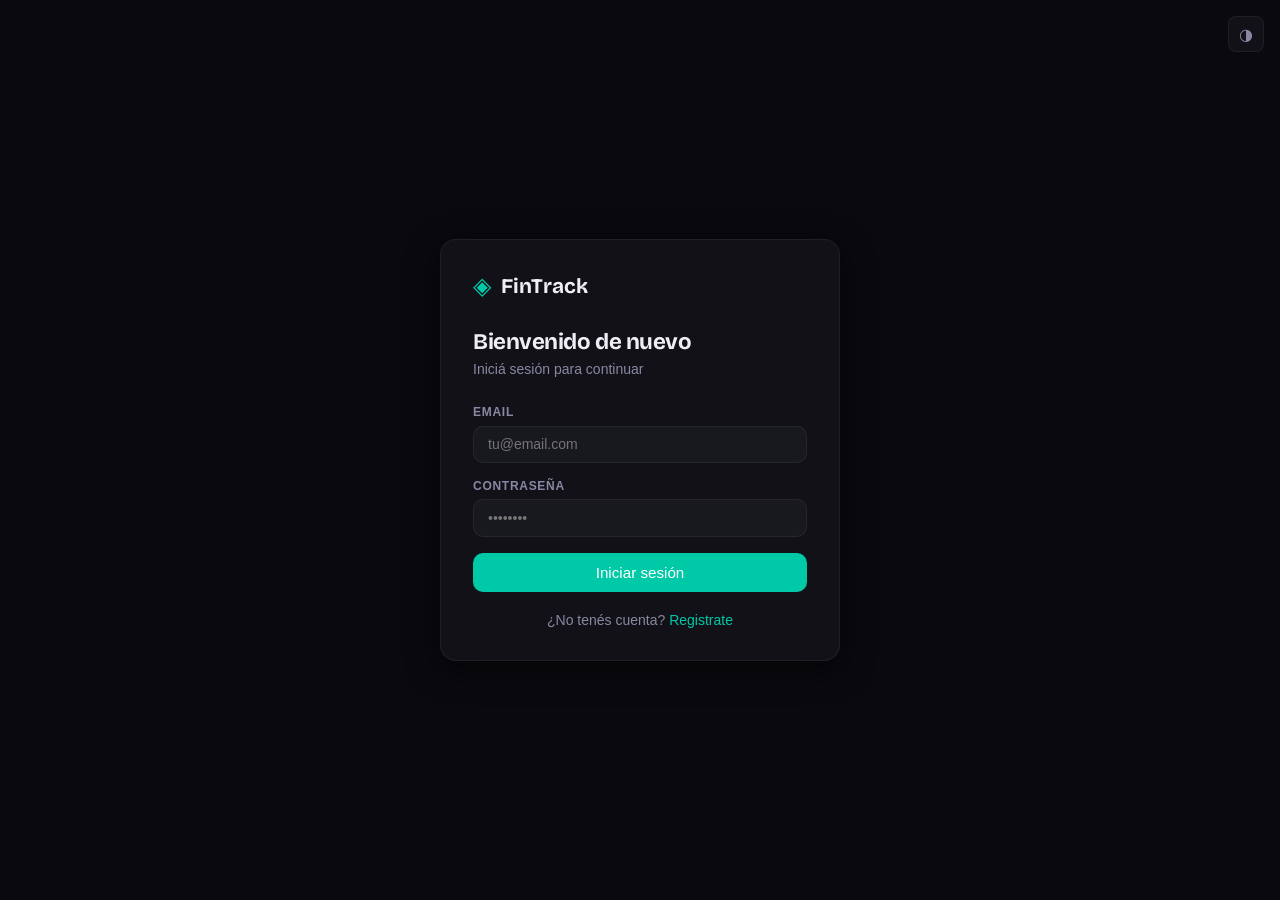
==== frontend/login.html @ b6a10107 "feat: add user profile section with edit, password chanfe and delete account" ====
<!DOCTYPE html>
<html lang="es" data-theme="dark">
<head>
    <meta charset="UTF-8">
    <meta name="viewport" content="width=device-width, initial-scale=1.0">
    <title>FinTrack — Iniciar sesión</title>
    <link rel="preconnect" href="https://fonts.googleapis.com">
    <link href="https://fonts.googleapis.com/css2?family=Bricolage+Grotesque:opsz,wght@12..96,300;400;500;600;700&family=Cabinet+Grotesk:wght@300;400;500;700&display=swap" rel="stylesheet">
    <link rel="stylesheet" href="css/styles.css">
    <style>
        .auth-wrapper {
            min-height: 100vh;
            display: flex;
            align-items: center;
            justify-content: center;
            padding: 1rem;
        }

        .auth-card {
            background: var(--bg-2);
            border: 1px solid var(--border);
            border-radius: var(--radius);
            padding: 2rem;
            width: 100%;
            max-width: 400px;
            box-shadow: var(--shadow);
            animation: fadeUp 0.28s ease both;
        }

        .auth-logo {
            display: flex;
            align-items: center;
            gap: 0.6rem;
            margin-bottom: 1.75rem;
        }

        .auth-logo-icon {
            font-size: 1.5rem;
            color: var(--accent);
        }

        .auth-logo-text {
            font-family: var(--font-display);
            font-size: 1.3rem;
            font-weight: 700;
            color: var(--text-1);
        }

        .auth-title {
            font-family: var(--font-display);
            font-size: 1.4rem;
            font-weight: 700;
            color: var(--text-1);
            margin-bottom: 0.4rem;
            letter-spacing: -0.02em;
        }

        .auth-subtitle {
            font-size: 0.875rem;
            color: var(--text-2);
            margin-bottom: 1.75rem;
        }

        .auth-form {
            display: flex;
            flex-direction: column;
            gap: 1rem;
        }

        .auth-divider {
            text-align: center;
            font-size: 0.8rem;
            color: var(--text-3);
            margin: 0.5rem 0;
        }

        .auth-switch {
            text-align: center;
            font-size: 0.875rem;
            color: var(--text-2);
            margin-top: 1.25rem;
        }

        .auth-switch a {
            color: var(--accent);
            text-decoration: none;
            font-weight: 500;
            cursor: pointer;
        }

        .auth-switch a:hover {
            text-decoration: underline;
        }

        .auth-error {
            background: var(--expense-dim);
            border: 1px solid var(--expense);
            color: var(--expense);
            padding: 0.65rem 0.875rem;
            border-radius: var(--radius-sm);
            font-size: 0.85rem;
        }

        .btn-primary-full {
            width: 100%;
            padding: 0.7rem;
            font-size: 0.95rem;
        }

        .theme-btn {
            position: fixed;
            top: 1rem;
            right: 1rem;
            background: var(--bg-2);
            border: 1px solid var(--border);
            color: var(--text-2);
            width: 36px;
            height: 36px;
            border-radius: 8px;
            cursor: pointer;
            font-size: 1rem;
            display: flex;
            align-items: center;
            justify-content: center;
            transition: all var(--transition);
        }

        .theme-btn:hover { background: var(--bg-3); color: var(--text-1); }
    </style>
</head>
<body>
    <button class="theme-btn" onclick="toggleTheme()" id="theme-btn">◑</button>

    <div class="auth-wrapper">
        <div class="auth-card">
            <div class="auth-logo">
                <span class="auth-logo-icon">◈</span>
                <span class="auth-logo-text">FinTrack</span>
            </div>

            <!-- LOGIN -->
            <div id="view-login">
                <h1 class="auth-title">Bienvenido de nuevo</h1>
                <p class="auth-subtitle">Iniciá sesión para continuar</p>
                <div class="auth-form">
                    <div id="login-error" class="auth-error hidden"></div>
                    <div class="form-group">
                        <label>Email</label>
                        <input type="text" id="login-email" placeholder="tu@email.com">
                    </div>
                    <div class="form-group">
                        <label>Contraseña</label>
                        <input type="password" id="login-password" placeholder="••••••••"
                            onkeydown="if(event.key==='Enter') submitLogin()">
                    </div>
                    <button class="btn-primary btn-primary-full" onclick="submitLogin()">
                        Iniciar sesión
                    </button>
                </div>
                <div class="auth-switch">
                    ¿No tenés cuenta? <a onclick="showView('register')">Registrate</a>
                </div>
            </div>

            <!-- REGISTER -->
            <div id="view-register" class="hidden">
                <h1 class="auth-title">Crear cuenta</h1>
                <p class="auth-subtitle">Empezá a gestionar tus finanzas</p>
                <div class="auth-form">
                    <div id="register-error" class="auth-error hidden"></div>
                    <div class="form-group">
                        <label>Nombre</label>
                        <input type="text" id="register-name" placeholder="Tu nombre">
                    </div>
                    <div class="form-group">
                        <label>Email</label>
                        <input type="text" id="register-email" placeholder="tu@email.com">
                    </div>
                    <div class="form-group">
                        <label>Contraseña</label>
                        <input type="password" id="register-password" placeholder="Mínimo 6 caracteres"
                            onkeydown="if(event.key==='Enter') submitRegister()">
                    </div>
                    <button class="btn-primary btn-primary-full" onclick="submitRegister()">
                        Crear cuenta
                    </button>
                </div>
                <div class="auth-switch">
                    ¿Ya tenés cuenta? <a onclick="showView('login')">Iniciá sesión</a>
                </div>
            </div>
        </div>
    </div>

    <script>
        const API = 'http://127.0.0.1:8000/api'

        function toggleTheme() {
            const html = document.documentElement
            const next = html.getAttribute('data-theme') === 'dark' ? 'light' : 'dark'
            html.setAttribute('data-theme', next)
            localStorage.setItem('theme', next)
            document.getElementById('theme-btn').textContent = next === 'dark' ? '◑' : '◐'
        }

        function initTheme() {
            const saved = localStorage.getItem('theme') || 'dark'
            document.documentElement.setAttribute('data-theme', saved)
            document.getElementById('theme-btn').textContent = saved === 'dark' ? '◑' : '◐'
        }

        function showView(name) {
            document.getElementById('view-login').classList.add('hidden')
            document.getElementById('view-register').classList.add('hidden')
            document.getElementById(`view-${name}`).classList.remove('hidden')
        }

        function showError(id, msg) {
            const el = document.getElementById(id)
            el.textContent = msg
            el.classList.remove('hidden')
        }

        function hideError(id) {
            document.getElementById(id).classList.add('hidden')
        }

        async function submitLogin() {
            hideError('login-error')
            const email = document.getElementById('login-email').value.trim()
            const password = document.getElementById('login-password').value

            if (!email || !password) return showError('login-error', 'Completá todos los campos')

            try {
                const res = await fetch(`${API}/auth/login`, {
                    method: 'POST',
                    headers: { 'Content-Type': 'application/json' },
                    body: JSON.stringify({ email, password })
                })
                const data = await res.json()
                if (!res.ok) return showError('login-error', data.detail || 'Error al iniciar sesión')

                localStorage.setItem('fintrack-token', data.access_token)
                localStorage.setItem('fintrack-user', JSON.stringify(data.user))
                window.location.href = '/'
            } catch (e) {
                showError('login-error', 'Error de conexión con el servidor')
            }
        }

        async function submitRegister() {
            hideError('register-error')
            const name = document.getElementById('register-name').value.trim()
            const email = document.getElementById('register-email').value.trim()
            const password = document.getElementById('register-password').value

            if (!name || !email || !password) return showError('register-error', 'Completá todos los campos')
            if (password.length < 6) return showError('register-error', 'La contraseña debe tener al menos 6 caracteres')

            try {
                const res = await fetch(`${API}/auth/register`, {
                    method: 'POST',
                    headers: { 'Content-Type': 'application/json' },
                    body: JSON.stringify({ name, email, password })
                })
                const data = await res.json()
                if (!res.ok) return showError('register-error', data.detail || 'Error al registrarse')

                localStorage.setItem('fintrack-token', data.access_token)
                localStorage.setItem('fintrack-user', JSON.stringify(data.user))
                window.location.href = '/'
            } catch (e) {
                showError('register-error', 'Error de conexión con el servidor')
            }
        }

        // Si ya está logueado, redirigir al app
        if (localStorage.getItem('fintrack-token')) {
            window.location.href = '/'
        }

        initTheme()
    </script>
</body>
</html>
---- frontend/css/styles.css ----
/* ── TOKENS ───────────────────────────────────────────── */
:root {
    --font-display: 'Bricolage Grotesque', sans-serif;
    --font-body: 'Cabinet Grotesk', sans-serif;
    --font-mono: 'JetBrains Mono', monospace;
    --sidebar-w: 230px;
    --sidebar-w-collapsed: 64px;
    --topbar-h: 56px;
    --radius: 16px;
    --radius-sm: 10px;
    --transition: 0.22s cubic-bezier(0.4, 0, 0.2, 1);
}

[data-theme="dark"] {
    --bg:          #09090e;
    --bg-2:        #111117;
    --bg-3:        #18181f;
    --bg-4:        #222230;
    --border:      rgba(255,255,255,0.06);
    --border-hover:rgba(255,255,255,0.13);
    --text-1:      #eeeef5;
    --text-2:      #8888a4;
    --text-3:      #55556a;
    --accent:      #00c9a7;
    --accent-dim:  rgba(0,201,167,0.1);
    --income:      #00c9a7;
    --income-dim:  rgba(0,201,167,0.1);
    --expense:     #ff6b6b;
    --expense-dim: rgba(255,107,107,0.1);
    --balance:     #7c6ff7;
    --balance-dim: rgba(124,111,247,0.1);
    --shadow:      0 8px 32px rgba(0,0,0,0.5);
    --shadow-sm:   0 2px 10px rgba(0,0,0,0.35);
}

[data-theme="light"] {
    --bg:          #f4f4f8;
    --bg-2:        #ffffff;
    --bg-3:        #ededf3;
    --bg-4:        #e2e2ea;
    --border:      rgba(0,0,0,0.07);
    --border-hover:rgba(0,0,0,0.14);
    --text-1:      #0d0d1a;
    --text-2:      #55556e;
    --text-3:      #9090a8;
    --accent:      #00a88c;
    --accent-dim:  rgba(0,168,140,0.1);
    --income:      #00a88c;
    --income-dim:  rgba(0,168,140,0.08);
    --expense:     #e84545;
    --expense-dim: rgba(232,69,69,0.08);
    --balance:     #5b56d4;
    --balance-dim: rgba(91,86,212,0.08);
    --shadow:      0 8px 32px rgba(0,0,0,0.08);
    --shadow-sm:   0 2px 10px rgba(0,0,0,0.06);
}

/* ── RESET ────────────────────────────────────────────── */
*, *::before, *::after { margin:0; padding:0; box-sizing:border-box; }
html { font-size:16px; scroll-behavior:smooth; }
body {
    font-family: var(--font-body);
    background: var(--bg);
    color: var(--text-1);
    min-height: 100vh;
    transition: background var(--transition), color var(--transition);
    -webkit-font-smoothing: antialiased;
}

/* ── LAYOUT ───────────────────────────────────────────── */
.layout { display:flex; min-height:100vh; }

/* ── SIDEBAR ──────────────────────────────────────────── */
.sidebar {
    width: var(--sidebar-w);
    background: var(--bg-2);
    border-right: 1px solid var(--border);
    display: flex;
    flex-direction: column;
    position: fixed;
    top: 0; left: 0;
    height: 100vh;
    z-index: 200;
    transition: width var(--transition), transform var(--transition);
    overflow: hidden;
}

.sidebar.collapsed { width: var(--sidebar-w-collapsed); }

.sidebar-header {
    display: flex;
    align-items: center;
    justify-content: space-between;
    padding: 1.25rem 1rem;
    border-bottom: 1px solid var(--border);
    min-height: 64px;
    gap: 0.5rem;
}

.logo {
    display: flex;
    align-items: center;
    gap: 0.6rem;
    overflow: hidden;
    min-width: 0;
}

.logo-icon {
    font-size: 1.3rem;
    color: var(--accent);
    flex-shrink: 0;
    line-height: 1;
}

.logo-text {
    font-family: var(--font-display);
    font-weight: 700;
    font-size: 1.05rem;
    color: var(--text-1);
    white-space: nowrap;
    overflow: hidden;
    max-width: 120px;
    transition: max-width var(--transition), opacity var(--transition);
}

.sidebar.collapsed .logo-text {
    max-width: 0;
    opacity: 0;
}

.sidebar-toggle {
    background: transparent;
    border: 1px solid var(--border);
    color: var(--text-2);
    width: 28px;
    height: 28px;
    border-radius: 6px;
    cursor: pointer;
    font-size: 1rem;
    display: flex;
    align-items: center;
    justify-content: center;
    flex-shrink: 0;
    transition: all var(--transition);
}

.sidebar-toggle:hover { background: var(--bg-3); color: var(--text-1); }
.sidebar.collapsed .sidebar-toggle { transform: rotate(180deg); }

.sidebar-nav {
    flex: 1;
    padding: 1rem 0.75rem;
    display: flex;
    flex-direction: column;
    gap: 0.2rem;
    overflow-y: auto;
}

.nav-item {
    display: flex;
    align-items: center;
    gap: 0.75rem;
    padding: 0.65rem 0.75rem;
    border-radius: var(--radius-sm);
    border: none;
    background: transparent;
    color: var(--text-2);
    cursor: pointer;
    font-family: var(--font-body);
    font-size: 0.9rem;
    font-weight: 400;
    text-align: left;
    width: 100%;
    transition: all var(--transition);
    white-space: nowrap;
    overflow: hidden;
}

.nav-item:hover { background: var(--bg-3); color: var(--text-1); }
.nav-item.active { background: var(--accent-dim); color: var(--accent); font-weight: 500; }

.nav-icon { font-size: 1rem; flex-shrink: 0; width: 20px; text-align: center; }

.nav-label {
    overflow: hidden;
    max-width: 140px;
    transition: max-width var(--transition), opacity var(--transition);
}

.sidebar.collapsed .nav-label { max-width: 0; opacity: 0; }

.sidebar-footer {
    padding: 0.75rem;
    border-top: 1px solid var(--border);
}

.theme-toggle {
    display: flex;
    align-items: center;
    gap: 0.75rem;
    padding: 0.65rem 0.75rem;
    border-radius: var(--radius-sm);
    border: none;
    background: transparent;
    color: var(--text-2);
    cursor: pointer;
    font-family: var(--font-body);
    font-size: 0.9rem;
    width: 100%;
    transition: all var(--transition);
    white-space: nowrap;
    overflow: hidden;
}

.theme-toggle:hover { background: var(--bg-3); color: var(--text-1); }

/* ── TOPBAR (mobile) ──────────────────────────────────── */
.topbar {
    display: none;
    align-items: center;
    justify-content: space-between;
    padding: 0 1rem;
    height: var(--topbar-h);
    background: var(--bg-2);
    border-bottom: 1px solid var(--border);
    position: sticky;
    top: 0;
    z-index: 150;
}

.menu-btn, .theme-toggle-mobile {
    background: transparent;
    border: none;
    color: var(--text-2);
    font-size: 1.1rem;
    cursor: pointer;
    padding: 0.4rem;
    border-radius: 6px;
    transition: all var(--transition);
}

.menu-btn:hover, .theme-toggle-mobile:hover { background: var(--bg-3); color: var(--text-1); }

.topbar-title {
    font-family: var(--font-display);
    font-weight: 700;
    font-size: 1rem;
    color: var(--text-1);
}

/* ── MAIN ─────────────────────────────────────────────── */
.main-wrapper {
    margin-left: var(--sidebar-w);
    flex: 1;
    display: flex;
    flex-direction: column;
    min-height: 100vh;
    transition: margin-left var(--transition);
    min-width: 0;
}

.sidebar.collapsed ~ .main-wrapper { margin-left: var(--sidebar-w-collapsed); }

.main-content {
    flex: 1;
    padding: 2rem 2.5rem;
    width: 100%;
}

/* ── SECTIONS ─────────────────────────────────────────── */
.section { animation: fadeUp 0.28s ease both; }
.hidden { display: none !important; }

@keyframes fadeUp {
    from { opacity:0; transform:translateY(14px); }
    to   { opacity:1; transform:translateY(0); }
}

/* ── PAGE HEADER ──────────────────────────────────────── */
.page-header {
    display: flex;
    align-items: flex-start;
    justify-content: space-between;
    margin-bottom: 1.75rem;
    gap: 1rem;
    flex-wrap: wrap;
}

.page-title {
    font-family: var(--font-display);
    font-size: 1.65rem;
    font-weight: 700;
    color: var(--text-1);
    line-height: 1.2;
    letter-spacing: -0.02em;
}

.section-title {
    font-family: var(--font-display);
    font-size: 1.1rem;
    font-weight: 600;
    color: var(--text-1);
}

.page-subtitle {
    font-size: 0.875rem;
    color: var(--text-2);
    margin-top: 0.25rem;
    font-weight: 400;
}

.date-filters {
    display: flex;
    gap: 0.5rem;
    align-items: center;
    flex-wrap: wrap;
}

/* ── ACCOUNTS ─────────────────────────────────────────── */
.accounts-grid {
    display: grid;
    grid-template-columns: repeat(auto-fill, minmax(220px, 1fr));
    gap: 1rem;
    margin-bottom: 1.5rem;
}

.account-card {
    background: var(--bg-2);
    border: 1px solid var(--border);
    border-radius: var(--radius);
    padding: 1.25rem;
    display: flex;
    flex-direction: column;
    gap: 0.5rem;
    transition: border-color var(--transition), transform var(--transition);
    position: relative;
    overflow: hidden;
}

.account-card::before {
    content: '';
    position: absolute;
    top: 0; left: 0; right: 0;
    height: 3px;
    background: var(--acc-color, var(--accent));
}

.account-card:hover { border-color: var(--border-hover); transform: translateY(-2px); }

.account-type-badge {
    font-size: 0.72rem;
    font-weight: 500;
    text-transform: uppercase;
    letter-spacing: 0.08em;
    color: var(--text-3);
}

.account-name {
    font-family: var(--font-display);
    font-size: 1rem;
    font-weight: 600;
    color: var(--text-1);
}

.account-balance {
    font-family: var(--font-mono);
    font-size: 1.4rem;
    font-weight: 500;
    margin-top: 0.25rem;
}

.account-actions {
    display: flex;
    gap: 0.4rem;
    margin-top: 0.5rem;
}

.home-summary { margin-bottom: 2rem; }

.home-summary-card {
    background: var(--bg-2);
    border: 1px solid var(--border);
    border-radius: var(--radius);
    padding: 1.25rem 1.5rem;
    display: flex;
    align-items: center;
    justify-content: space-between;
}

.home-total {
    font-family: var(--font-display);
    font-size: 2rem;
    font-weight: 700;
    color: var(--accent);
    letter-spacing: -0.03em;
}

/* ── STAT CARDS ───────────────────────────────────────── */
.cards-grid {
    display: grid;
    grid-template-columns: repeat(3, 1fr);
    gap: 1rem;
    margin-bottom: 1.5rem;
}

.stat-card {
    background: var(--bg-2);
    border: 1px solid var(--border);
    border-radius: var(--radius);
    padding: 1.25rem;
    display: flex;
    flex-direction: column;
    gap: 0.65rem;
    transition: border-color var(--transition), box-shadow var(--transition);
}

.stat-card:hover { border-color: var(--border-hover); box-shadow: var(--shadow-sm); }

.stat-card-header {
    display: flex;
    justify-content: space-between;
    align-items: center;
}

.stat-label {
    font-size: 0.75rem;
    font-weight: 500;
    text-transform: uppercase;
    letter-spacing: 0.09em;
    color: var(--text-2);
}

.stat-icon {
    font-size: 0.9rem;
    width: 28px;
    height: 28px;
    border-radius: 6px;
    display: flex;
    align-items: center;
    justify-content: center;
}

.income-icon  { background: var(--income-dim);  color: var(--income); }
.expense-icon { background: var(--expense-dim); color: var(--expense); }
.balance-icon { background: var(--balance-dim); color: var(--balance); }

.stat-value {
    font-family: var(--font-display);
    font-size: 1.65rem;
    font-weight: 700;
    color: var(--text-1);
    line-height: 1;
    letter-spacing: -0.02em;
}

.income-card  .stat-value { color: var(--income); }
.expense-card .stat-value { color: var(--expense); }
.balance-card .stat-value { color: var(--balance); }

.stat-bar {
    height: 3px;
    background: var(--bg-4);
    border-radius: 99px;
    overflow: hidden;
}

.stat-bar-fill {
    height: 100%;
    border-radius: 99px;
    transition: width 0.7s cubic-bezier(0.4,0,0.2,1);
}

.income-bar  { background: var(--income); }
.expense-bar { background: var(--expense); }
.balance-bar { background: var(--balance); }

/* ── CHARTS ───────────────────────────────────────────── */
.charts-grid {
    display: grid;
    grid-template-columns: repeat(2, 1fr);
    gap: 1rem;
    margin-bottom: 1.5rem;
}

.chart-card {
    background: var(--bg-2);
    border: 1px solid var(--border);
    border-radius: var(--radius);
    padding: 1.25rem;
}

.chart-title {
    font-family: var(--font-display);
    font-size: 0.8rem;
    font-weight: 600;
    color: var(--text-2);
    margin-bottom: 1rem;
    text-transform: uppercase;
    letter-spacing: 0.07em;
}

.chart-wrapper { position: relative; height: 200px; }

/* ── FILTERS ──────────────────────────────────────────── */
.filters-bar {
    display: flex;
    gap: 0.5rem;
    margin-bottom: 1rem;
    flex-wrap: wrap;
}

/* ── TX LIST (cards en vez de tabla) ──────────────────── */
.tx-list {
    display: flex;
    flex-direction: column;
    gap: 0.5rem;
}

.tx-item {
    background: var(--bg-2);
    border: 1px solid var(--border);
    border-radius: var(--radius-sm);
    padding: 0.875rem 1rem;
    display: flex;
    align-items: center;
    gap: 1rem;
    transition: border-color var(--transition);
}

.tx-item:hover { border-color: var(--border-hover); }

.tx-dot {
    width: 10px;
    height: 10px;
    border-radius: 50%;
    flex-shrink: 0;
}

.tx-info { flex: 1; min-width: 0; }

.tx-desc {
    font-size: 0.9rem;
    font-weight: 500;
    color: var(--text-1);
    white-space: nowrap;
    overflow: hidden;
    text-overflow: ellipsis;
}

.tx-meta {
    font-size: 0.775rem;
    color: var(--text-2);
    margin-top: 0.15rem;
    display: flex;
    gap: 0.5rem;
    flex-wrap: wrap;
}

.tx-amount {
    font-family: var(--font-mono);
    font-size: 0.95rem;
    font-weight: 500;
    flex-shrink: 0;
}

.tx-actions {
    display: flex;
    gap: 0.4rem;
    flex-shrink: 0;
}

/* ── TABLE (home recent) ──────────────────────────────── */
.table-card {
    background: var(--bg-2);
    border: 1px solid var(--border);
    border-radius: var(--radius);
    overflow: hidden;
}

table { width: 100%; border-collapse: collapse; }
thead { background: var(--bg-3); }

th {
    padding: 0.75rem 1rem;
    text-align: left;
    font-size: 0.72rem;
    font-weight: 600;
    color: var(--text-2);
    text-transform: uppercase;
    letter-spacing: 0.08em;
    white-space: nowrap;
}

td {
    padding: 0.875rem 1rem;
    border-top: 1px solid var(--border);
    font-size: 0.875rem;
    color: var(--text-1);
}

tr:hover td { background: var(--bg-3); }

.badge {
    display: inline-block;
    padding: 0.18rem 0.6rem;
    border-radius: 99px;
    font-size: 0.7rem;
    font-weight: 500;
    letter-spacing: 0.03em;
}

.badge-income  { background: var(--income-dim);  color: var(--income); }
.badge-expense { background: var(--expense-dim); color: var(--expense); }

.amount-income  { color: var(--income);  font-weight: 600; font-family: var(--font-mono); }
.amount-expense { color: var(--expense); font-weight: 600; font-family: var(--font-mono); }

/* ── CATEGORIES GRID ──────────────────────────────────── */
.categories-grid {
    display: grid;
    grid-template-columns: repeat(auto-fill, minmax(180px, 1fr));
    gap: 0.875rem;
}

.category-card {
    background: var(--bg-2);
    border: 1px solid var(--border);
    border-radius: var(--radius);
    padding: 1.1rem;
    display: flex;
    flex-direction: column;
    gap: 0.4rem;
    transition: border-color var(--transition), transform var(--transition);
}

.category-card:hover { border-color: var(--border-hover); transform: translateY(-2px); }

.category-dot { width: 10px; height: 10px; border-radius: 50%; flex-shrink: 0; }
.category-name { font-weight: 600; font-size: 0.9rem; color: var(--text-1); }
.category-type { font-size: 0.75rem; color: var(--text-2); }
.category-actions { display: flex; gap: 0.4rem; margin-top: 0.4rem; }

/* ── BUTTONS ──────────────────────────────────────────── */
.btn-primary {
    background: var(--accent);
    color: #fff;
    border: none;
    padding: 0.55rem 1.1rem;
    border-radius: var(--radius-sm);
    cursor: pointer;
    font-family: var(--font-body);
    font-size: 0.875rem;
    font-weight: 500;
    transition: opacity var(--transition), transform var(--transition);
    white-space: nowrap;
}

.btn-primary:hover  { opacity: 0.88; transform: translateY(-1px); }
.btn-primary:active { transform: translateY(0); }

.btn-ghost {
    background: transparent;
    color: var(--text-2);
    border: 1px solid var(--border);
    padding: 0.55rem 1.1rem;
    border-radius: var(--radius-sm);
    cursor: pointer;
    font-family: var(--font-body);
    font-size: 0.875rem;
    transition: all var(--transition);
}

.btn-ghost:hover { background: var(--bg-3); color: var(--text-1); }

.btn-close {
    background: transparent;
    border: none;
    color: var(--text-2);
    font-size: 1rem;
    cursor: pointer;
    padding: 0.25rem;
    border-radius: 4px;
    transition: color var(--transition);
    line-height: 1;
}

.btn-close:hover { color: var(--text-1); }

.btn-edit {
    background: transparent;
    color: var(--balance);
    border: 1px solid var(--balance);
    padding: 0.25rem 0.6rem;
    border-radius: 5px;
    cursor: pointer;
    font-size: 0.75rem;
    transition: all var(--transition);
}

.btn-edit:hover { background: var(--balance); color: #fff; }

.btn-danger {
    background: transparent;
    color: var(--expense);
    border: 1px solid var(--expense);
    padding: 0.25rem 0.6rem;
    border-radius: 5px;
    cursor: pointer;
    font-size: 0.75rem;
    transition: all var(--transition);
}

.btn-danger:hover { background: var(--expense); color: #fff; }

/* ── INPUTS ───────────────────────────────────────────── */
.select,
input[type="text"],
input[type="number"],
input[type="date"],
input[type="password"],
input[type="email"] {
    background: var(--bg-3);
    border: 1px solid var(--border);
    color: var(--text-1);
    padding: 0.6rem 0.875rem;
    border-radius: var(--radius-sm);
    font-family: var(--font-body);
    font-size: 0.875rem;
    outline: none;
    transition: border-color var(--transition);
    width: 100%;
}

.select:focus,
input[type="text"]:focus,
input[type="number"]:focus,
input[type="date"]:focus {
    border-color: var(--accent);
}

input[type="color"] {
    width: 44px;
    height: 40px;
    padding: 2px 4px;
    border-radius: var(--radius-sm);
    border: 1px solid var(--border);
    background: var(--bg-3);
    cursor: pointer;
    flex-shrink: 0;
}

.color-picker-row {
    display: flex;
    gap: 0.5rem;
    align-items: center;
}

.color-picker-row input[type="text"] { flex: 1; }

/* ── FORM ─────────────────────────────────────────────── */
.form-group {
    display: flex;
    flex-direction: column;
    gap: 0.4rem;
}

.form-group label {
    font-size: 0.75rem;
    font-weight: 600;
    color: var(--text-2);
    text-transform: uppercase;
    letter-spacing: 0.06em;
}

.form-row {
    display: grid;
    grid-template-columns: 1fr 1fr;
    gap: 1rem;
}

.form-hint {
    font-size: 0.775rem;
    color: var(--expense);
    margin-top: 0.2rem;
}

/* ── MODAL ────────────────────────────────────────────── */
.modal {
    position: fixed;
    inset: 0;
    z-index: 300;
    display: flex;
    align-items: center;
    justify-content: center;
    padding: 1rem;
}

.modal-backdrop {
    position: absolute;
    inset: 0;
    background: rgba(0,0,0,0.65);
    backdrop-filter: blur(6px);
}

.modal-content {
    position: relative;
    background: var(--bg-2);
    border: 1px solid var(--border);
    border-radius: var(--radius);
    width: 100%;
    max-width: 460px;
    box-shadow: var(--shadow);
    animation: modalIn 0.22s cubic-bezier(0.4,0,0.2,1);
    max-height: 92vh;
    overflow-y: auto;
}

@keyframes modalIn {
    from { opacity:0; transform:scale(0.96) translateY(10px); }
    to   { opacity:1; transform:scale(1) translateY(0); }
}

.modal-header {
    display: flex;
    justify-content: space-between;
    align-items: center;
    padding: 1.25rem 1.25rem 0;
}

.modal-title {
    font-family: var(--font-display);
    font-size: 1.05rem;
    font-weight: 700;
    color: var(--text-1);
    letter-spacing: -0.01em;
}

.modal-body {
    padding: 1.25rem;
    display: flex;
    flex-direction: column;
    gap: 1rem;
}

.modal-footer {
    padding: 0 1.25rem 1.25rem;
    display: flex;
    justify-content: flex-end;
    gap: 0.5rem;
}

/* ── TOAST ────────────────────────────────────────────── */
.toast {
    position: fixed;
    bottom: 1.5rem;
    right: 1.5rem;
    background: var(--bg-2);
    border: 1px solid var(--border);
    color: var(--text-1);
    padding: 0.75rem 1.1rem;
    border-radius: var(--radius-sm);
    font-size: 0.875rem;
    z-index: 400;
    box-shadow: var(--shadow);
    animation: toastIn 0.2s ease;
}

@keyframes toastIn {
    from { opacity:0; transform:translateY(8px); }
    to   { opacity:1; transform:translateY(0); }
}

.toast.success { border-color: var(--income);  color: var(--income); }
.toast.error   { border-color: var(--expense); color: var(--expense); }

/* ── SIDEBAR OVERLAY ──────────────────────────────────── */
.sidebar-overlay {
    display: none;
    position: fixed;
    inset: 0;
    background: rgba(0,0,0,0.5);
    z-index: 190;
}
.sidebar-overlay.visible { display: block; }

/* ── RESPONSIVE ───────────────────────────────────────── */
@media (max-width: 900px) {
    .cards-grid  { grid-template-columns: repeat(2, 1fr); }
    .charts-grid { grid-template-columns: 1fr; }
}

@media (max-width: 768px) {
    .topbar { display: flex; }

    .sidebar {
        transform: translateX(-100%);
        width: var(--sidebar-w) !important;
    }

    .sidebar.mobile-open  { transform: translateX(0); }
    .sidebar.collapsed .logo-text,
    .sidebar.collapsed .nav-label { max-width: 140px; opacity: 1; }
    .sidebar-toggle { display: none; }

    .main-wrapper  { margin-left: 0 !important; }
    .main-content  { padding: 1.25rem 1rem; }

    .cards-grid    { grid-template-columns: 1fr; }
    .charts-grid   { grid-template-columns: 1fr; }
    .accounts-grid { grid-template-columns: repeat(2, 1fr); }

    .page-header   { flex-direction: column; align-items: flex-start; }
    .date-filters  { width: 100%; }
    .date-filters .select,
    .date-filters .btn-primary { flex: 1; }

    .form-row { grid-template-columns: 1fr; }

    table { display: block; overflow-x: auto; }

    .categories-grid { grid-template-columns: repeat(2, 1fr); }
    .toast { left: 1rem; right: 1rem; bottom: 1rem; }
}

@media (max-width: 480px) {
    .accounts-grid   { grid-template-columns: 1fr; }
    .categories-grid { grid-template-columns: 1fr; }
    .stat-value { font-size: 1.35rem; }
    .home-total { font-size: 1.6rem; }
}

/* ── PERFIL ───────────────────────────────────────────── */
.profile-grid {
    display: grid;
    grid-template-columns: repeat(2, 1fr);
    gap: 1rem;
}

.profile-card {
    background: var(--bg-2);
    border: 1px solid var(--border);
    border-radius: var(--radius);
    padding: 1.5rem;
    display: flex;
    flex-direction: column;
}

.profile-card.danger-zone {
    border-color: rgba(255,107,107,0.2);
}

.profile-card-title {
    font-family: var(--font-display);
    font-size: 0.95rem;
    font-weight: 600;
    color: var(--text-1);
    margin-bottom: 1rem;
}

.profile-card-desc {
    font-size: 0.85rem;
    color: var(--text-2);
    line-height: 1.5;
}

.profile-avatar {
    width: 52px;
    height: 52px;
    border-radius: 50%;
    background: var(--accent-dim);
    color: var(--accent);
    display: flex;
    align-items: center;
    justify-content: center;
    font-family: var(--font-display);
    font-size: 1.3rem;
    font-weight: 700;
    flex-shrink: 0;
}

#profile-info {
    display: flex;
    align-items: center;
    gap: 1rem;
    padding-bottom: 1.25rem;
    border-bottom: 1px solid var(--border);
}

.profile-meta { min-width: 0; }

.profile-name {
    font-family: var(--font-display);
    font-weight: 600;
    font-size: 1rem;
    color: var(--text-1);
}

.profile-email {
    font-size: 0.825rem;
    color: var(--text-2);
    margin-top: 0.15rem;
}

.profile-since {
    font-size: 0.775rem;
    color: var(--text-3);
    margin-top: 0.15rem;
}

@media (max-width: 768px) {
    .profile-grid { grid-template-columns: 1fr; }
}
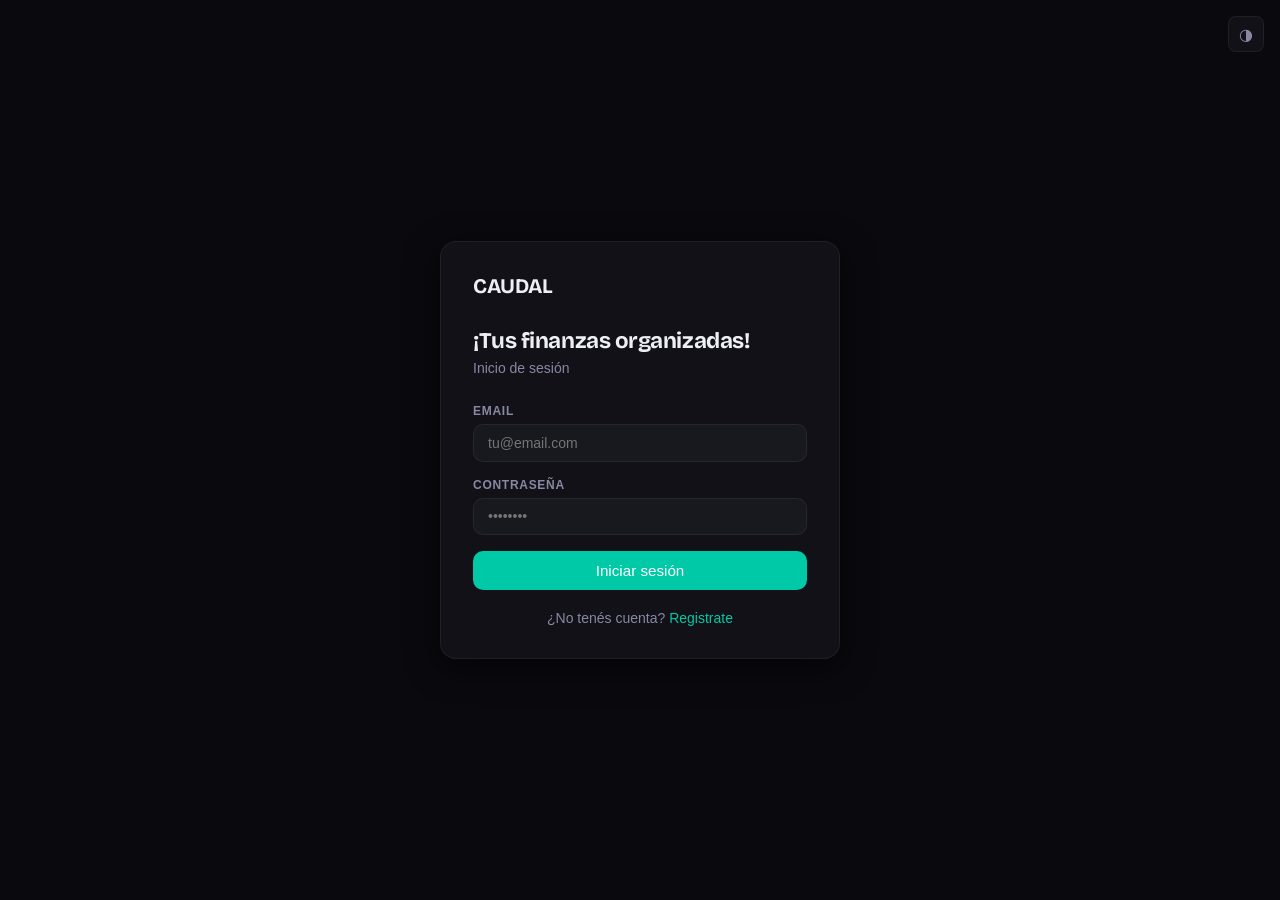
==== commit 6cc0d30d: "fix: rename deleteAccount to deleteWallet, show backend error messages to user" ====
--- a/frontend/login.html
+++ b/frontend/login.html
@@ -3,7 +3,8 @@
 <head>
     <meta charset="UTF-8">
     <meta name="viewport" content="width=device-width, initial-scale=1.0">
-    <title>FinTrack — Iniciar sesión</title>
+    <link rel="icon" type="image/png" href="https://img.icons8.com/skeuomorphism/32/idea.png"/>
+    <title>Caudal — Iniciar sesión</title>
     <link rel="preconnect" href="https://fonts.googleapis.com">
     <link href="https://fonts.googleapis.com/css2?family=Bricolage+Grotesque:opsz,wght@12..96,300;400;500;600;700&family=Cabinet+Grotesk:wght@300;400;500;700&display=swap" rel="stylesheet">
     <link rel="stylesheet" href="css/styles.css">
@@ -134,14 +135,13 @@
     <div class="auth-wrapper">
         <div class="auth-card">
             <div class="auth-logo">
-                <span class="auth-logo-icon">◈</span>
-                <span class="auth-logo-text">FinTrack</span>
+                <span class="auth-logo-text">CAUDAL</span>
             </div>
 
             <!-- LOGIN -->
             <div id="view-login">
-                <h1 class="auth-title">Bienvenido de nuevo</h1>
-                <p class="auth-subtitle">Iniciá sesión para continuar</p>
+                <h1 class="auth-title">¡Tus finanzas organizadas!</h1>
+                <p class="auth-subtitle">Inicio de sesión</p>
                 <div class="auth-form">
                     <div id="login-error" class="auth-error hidden"></div>
                     <div class="form-group">
--- a/frontend/css/styles.css
+++ b/frontend/css/styles.css
@@ -1009,4 +1009,83 @@
 
 @media (max-width: 768px) {
     .profile-grid { grid-template-columns: 1fr; }
+}
+
+/* ── RESPONSIVE FIXES ─────────────────────────────────── */
+@media (max-width: 900px) {
+    .home-summary-card {
+        flex-direction: column;
+        align-items: flex-start;
+        gap: 0.5rem;
+    }
+
+    .accounts-grid {
+        grid-template-columns: repeat(2, 1fr);
+    }
+}
+
+@media (max-width: 768px) {
+    .main-content {
+        padding: 1rem;
+    }
+
+    .page-title { font-size: 1.3rem; }
+
+    .stat-value { font-size: 1.3rem; }
+
+    .home-total { font-size: 1.5rem; }
+
+    .chart-wrapper { height: 160px; }
+
+    .accounts-grid { grid-template-columns: 1fr; }
+
+    .home-summary-card {
+        flex-direction: column;
+        align-items: flex-start;
+        gap: 0.5rem;
+    }
+
+    .date-filters {
+        display: grid;
+        grid-template-columns: 1fr 1fr;
+        width: 100%;
+    }
+
+    .date-filters .btn-primary {
+        grid-column: 1 / -1;
+    }
+
+    .tx-item {
+        flex-wrap: wrap;
+        gap: 0.5rem;
+    }
+
+    .tx-actions {
+        width: 100%;
+        justify-content: flex-end;
+    }
+
+    .profile-grid { grid-template-columns: 1fr; }
+
+    .filters-bar {
+        flex-direction: column;
+    }
+
+    .filters-bar .select,
+    .filters-bar input {
+        max-width: 100% !important;
+        width: 100%;
+    }
+}
+
+@media (max-width: 480px) {
+    .card-value { font-size: 1.2rem; }
+
+    .account-balance { font-size: 1.1rem; }
+
+    .modal-content { margin: 0.5rem; }
+
+    .table-card { border-radius: var(--radius-sm); }
+
+    th, td { padding: 0.6rem 0.75rem; }
 }
